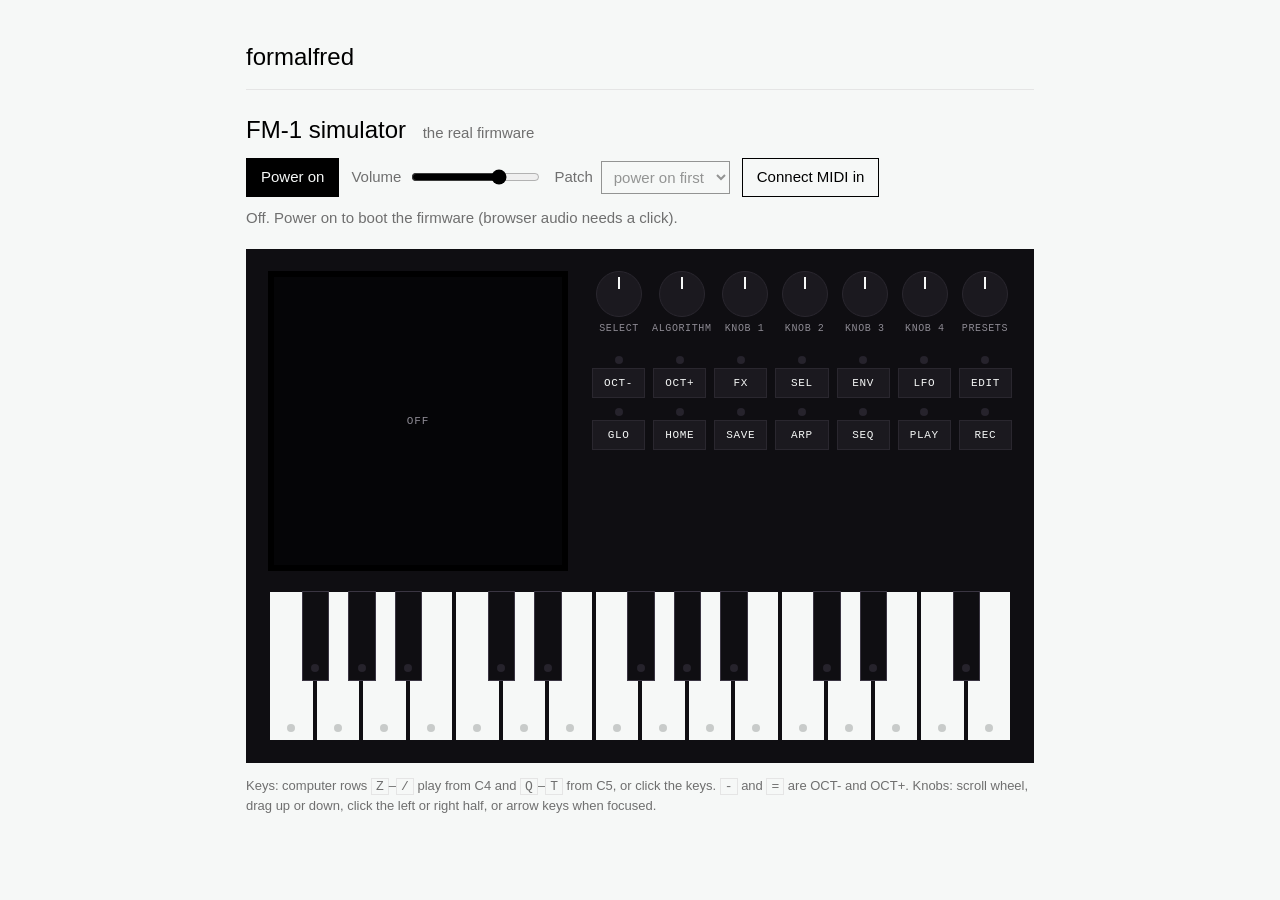
==== web/index.html @ 75a4dfff "Site redesigned as a catalogue page: paper canvas, hairline rules, square corners, one typeface at t" ====
<!doctype html>
<html lang="en">
<head>
<meta charset="utf-8">
<meta name="viewport" content="width=device-width, initial-scale=1">
<title>FORMALFRED: FM-1 simulator</title>
<link rel="stylesheet" href="sim.css">
</head>
<body>
<main>
  <a class="home" href="https://mpancia.github.io/fmfm/">formalfred</a>
  <header class="bar">
    <h1>FM-1 simulator <small>the real firmware</small></h1>
    <div class="bar-controls">
      <button id="power" class="primary" type="button">Power on</button>
      <label class="vol">Volume <input id="vol" type="range" min="0" max="100" value="70"></label>
      <label class="vol">Patch <select id="patch" disabled aria-label="Patch to load"><option>power on first</option></select></label>
      <button id="midi" type="button">Connect MIDI in</button>
    </div>
    <p id="status" role="status" aria-live="polite">Off. Power on to boot the firmware (browser audio needs a click).</p>
  </header>

  <section class="device" aria-label="FM-1">
    <div class="top">
      <div class="screen-wrap">
        <canvas id="screen" width="240" height="240" aria-label="FM-1 screen"></canvas>
        <div id="off" class="screen-off">Off</div>
      </div>
      <div class="controls">
        <div id="encoders" class="encoders"></div>
        <div id="buttons" class="buttons"></div>
      </div>
    </div>
    <div id="keys" class="keys" aria-label="Keys F3 to G5"></div>
  </section>

  <p class="help">
    Keys: computer rows <kbd>Z</kbd>–<kbd>/</kbd> play from C4 and <kbd>Q</kbd>–<kbd>T</kbd> from C5, or click the keys.
    <kbd>-</kbd> and <kbd>=</kbd> are OCT- and OCT+. Knobs: scroll wheel, drag up or down, click the left or right half, or arrow keys when focused.
  </p>
</main>
<script src="sim.js"></script>
</body>
</html>
---- web/sim.css ----
:root {                                   /* the site's look (site/style.css): a paper page, the device the one dark object */
  --page: #f6f8f7; --ink: #000; --muted: #6f6f6f; --hairline: #e5e5e5; --note: #ff8fb1;
  --plate: #0f0e12; --plate-edge: #2a272f; --plate-ink: #f6f8f7; --plate-muted: #8d8a93;
  --led: #ff8fb1; --led-ink: #0f0e12; --key-white: #f6f8f7; --key-black: #0f0e12; --focus: #000;
  --button: #1b191f; --button-hover: #262330; --button-down: #3a3542;
  --sans: "Helvetica Neue", Helvetica, Inter, Arial, system-ui, sans-serif;
  --mono: ui-monospace, "SF Mono", Menlo, Consolas, "Liberation Mono", monospace;
}
* { box-sizing: border-box; }
body { margin: 0; background: var(--page); color: var(--ink); font: 300 15px/1.5 var(--sans); }
a { color: inherit; text-decoration-thickness: 1px; text-underline-offset: 3px; }
a:hover { text-decoration-color: var(--note); }
.home { text-decoration: none; font-size: 24px; display: block; height: 66px; line-height: 66px; border-bottom: 1px solid var(--hairline); margin-bottom: 22px; }
h1 small { color: var(--muted); font-weight: 300; margin-left: 10px; font-size: 15px; }
main { max-width: 820px; margin: 0 auto; padding: 24px 16px 40px; }
h1 { margin: 0; font-size: 24px; font-weight: 300; }
.bar { display: grid; gap: 10px 16px; margin-bottom: 20px; }
.bar h1 { align-self: center; }
.bar-controls { display: flex; gap: 12px; align-items: center; flex-wrap: wrap; }
#status { margin: 0; color: var(--muted); min-height: 1.45em; }
button { font: inherit; color: var(--ink); background: transparent; border: 1px solid var(--ink); border-radius: 0; padding: 7px 14px; cursor: pointer; }
button:hover { border-color: var(--note); }
button.primary { background: var(--ink); color: var(--page); }
button.primary:hover { border-color: var(--ink); background: #222; }
button:disabled { opacity: .5; cursor: default; }
.vol { display: flex; gap: 8px; align-items: center; color: var(--muted); }
.vol input { accent-color: var(--ink); }
select { font: inherit; color: var(--ink); background: transparent; border: 1px solid var(--ink); border-radius: 0; padding: 6px 8px; max-width: 240px; }
select:disabled { opacity: .4; }
:focus-visible { outline: 2px solid var(--focus); outline-offset: 2px; }
::selection { background: var(--led); color: var(--led-ink); }
kbd { font: 13px var(--mono); border: 1px solid var(--hairline); padding: 0 4px; }
.help { color: var(--muted); font-size: 13px; }

.device { background: var(--plate); color: var(--plate-ink); border: 0; border-radius: 0; padding: 22px; user-select: none; -webkit-user-select: none; touch-action: none; }
.top { display: grid; grid-template-columns: auto 1fr; gap: 24px; align-items: start; margin-bottom: 20px; }
.screen-wrap { position: relative; width: 288px; height: 288px; background: #000; border: 6px solid #000; border-radius: 0; box-sizing: content-box; }
#screen { width: 288px; height: 288px; image-rendering: pixelated; display: block; }
.screen-off { position: absolute; inset: 0; display: grid; place-items: center; color: var(--plate-muted); background: #050507; font: 11px var(--mono); text-transform: uppercase; letter-spacing: .08em; }
.screen-off[hidden] { display: none; }
.controls { display: grid; gap: 22px; }
.encoders { display: grid; grid-template-columns: repeat(7, 1fr); gap: 12px 6px; }
.enc { display: grid; justify-items: center; gap: 6px; font: 10px var(--mono); text-align: center; color: var(--plate-muted); text-transform: uppercase; letter-spacing: .06em; }
.knob { width: 46px; height: 46px; border-radius: 50%; background: var(--button); border: 1px solid var(--plate-edge); position: relative; cursor: ns-resize; }
.knob::after { content: ""; position: absolute; left: 50%; top: 5px; width: 2px; height: 12px; margin-left: -1px; background: var(--plate-ink); transform-origin: 50% 17px; transform: rotate(var(--rot, 0deg)); }
.buttons { display: grid; grid-template-columns: repeat(7, 1fr); gap: 10px 8px; }
.btn { display: grid; justify-items: center; gap: 4px; }
.btn button { width: 100%; padding: 8px 0; font: 11px var(--mono); letter-spacing: .06em; color: var(--plate-ink); background: var(--button); border-color: var(--plate-edge); }
.btn button:hover { background: var(--button-hover); border-color: var(--plate-edge); }
.btn button.down { background: var(--button-down); }
.led { width: 8px; height: 8px; border-radius: 50%; background: #26232c; }
.led.lit { background: var(--led); box-shadow: 0 0 6px var(--led); }

.keys { position: relative; height: 150px; display: flex; }
.key { cursor: pointer; }
.key.white { flex: 1 1 0; background: var(--key-white); border: 1px solid #0f0e12; border-radius: 0; margin: 0 1px; display: flex; align-items: flex-end; justify-content: center; padding-bottom: 8px; }
.key.black { position: absolute; top: 0; height: 90px; width: calc(100% / 16 * .6); background: var(--key-black); border: 1px solid #3a3542; border-radius: 0; z-index: 1; display: flex; align-items: flex-end; justify-content: center; padding-bottom: 8px; }
.key.white.down { background: #dcdedd; }
.key.black.down { background: #3a3542; }
.key .led { background: #c8cbca; }
.key.black .led { background: #26232c; }
.key .led.lit { background: var(--led); }

@media (max-width: 720px) {
  .top { grid-template-columns: 1fr; justify-items: center; }
  .controls { width: 100%; }
  .screen-wrap, #screen { width: 240px; height: 240px; }
  .buttons { grid-template-columns: repeat(4, 1fr); }
  .encoders { grid-template-columns: repeat(4, 1fr); }
  .keys { height: 120px; }
  .key.black { height: 72px; }
}
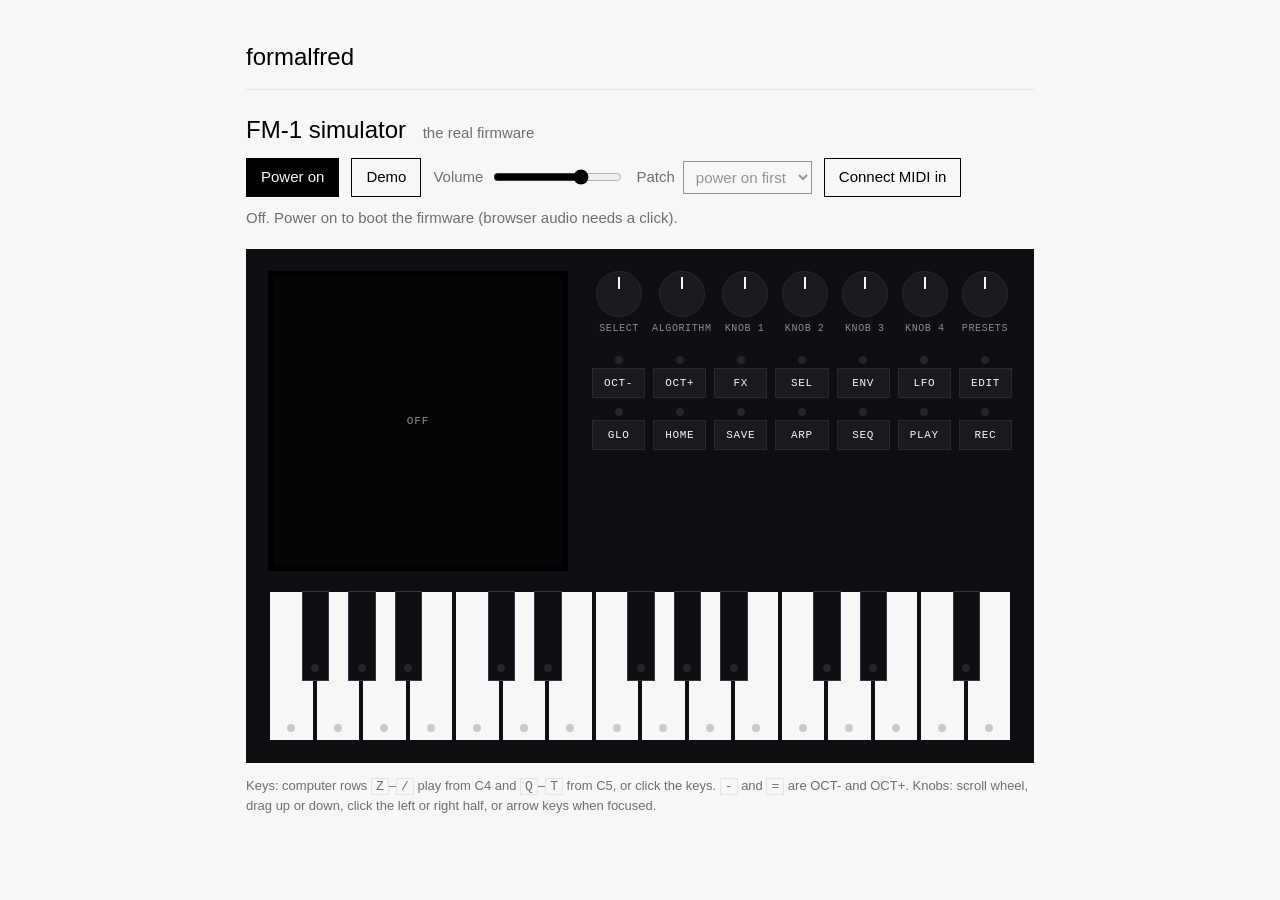
==== commit 2c930909: "Simulator: a Demo button starts AUTO (powering on first if needed) and stops it; the page shows whet" ====
--- a/web/index.html
+++ b/web/index.html
@@ -4,6 +4,7 @@
 <meta charset="utf-8">
 <meta name="viewport" content="width=device-width, initial-scale=1">
 <title>FORMALFRED: FM-1 simulator</title>
+<link rel="icon" href="alfred.svg">
 <link rel="stylesheet" href="sim.css">
 </head>
 <body>
@@ -13,6 +14,7 @@
     <h1>FM-1 simulator <small>the real firmware</small></h1>
     <div class="bar-controls">
       <button id="power" class="primary" type="button">Power on</button>
+      <button id="demo" type="button" title="The demo songs play themselves, a variation every 8 bars (GLO &gt; BANKS &gt; AUTO)">Demo</button>
       <label class="vol">Volume <input id="vol" type="range" min="0" max="100" value="70"></label>
       <label class="vol">Patch <select id="patch" disabled aria-label="Patch to load"><option>power on first</option></select></label>
       <button id="midi" type="button">Connect MIDI in</button>
--- a/web/sim.css
+++ b/web/sim.css
@@ -22,6 +22,7 @@
 button:hover { border-color: var(--note); }
 button.primary { background: var(--ink); color: var(--page); }
 button.primary:hover { border-color: var(--ink); background: #222; }
+button.on { border-color: var(--note); box-shadow: inset 0 -2px 0 var(--note); }
 button:disabled { opacity: .5; cursor: default; }
 .vol { display: flex; gap: 8px; align-items: center; color: var(--muted); }
 .vol input { accent-color: var(--ink); }
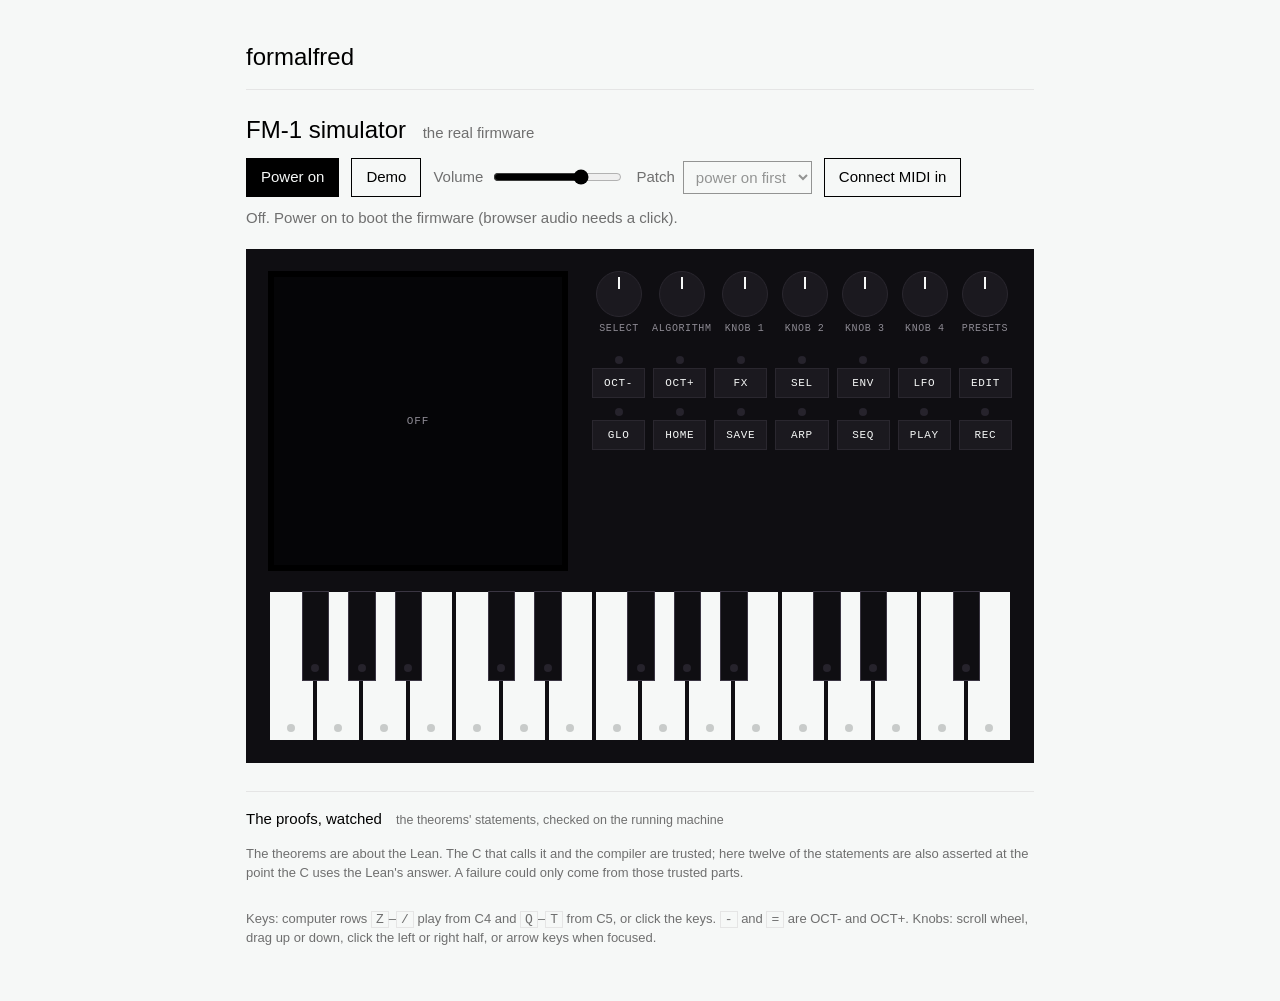
==== commit 3e527e37: "Two checks reaching into the trusted list. The compiler, checked (make test-exports): every scalar L" ====
--- a/web/index.html
+++ b/web/index.html
@@ -36,6 +36,12 @@
     <div id="keys" class="keys" aria-label="Keys F3 to G5"></div>
   </section>
 
+  <section class="watch" aria-label="The proofs, watched">
+    <h2>The proofs, watched <small>the theorems' statements, checked on the running machine</small></h2>
+    <p class="help">The theorems are about the Lean. The C that calls it and the compiler are trusted; here twelve of the statements are also
+      asserted at the point the C uses the Lean's answer. A failure could only come from those trusted parts.</p>
+    <table id="watch"><tbody></tbody></table>
+  </section>
   <p class="help">
     Keys: computer rows <kbd>Z</kbd>–<kbd>/</kbd> play from C4 and <kbd>Q</kbd>–<kbd>T</kbd> from C5, or click the keys.
     <kbd>-</kbd> and <kbd>=</kbd> are OCT- and OCT+. Knobs: scroll wheel, drag up or down, click the left or right half, or arrow keys when focused.
--- a/web/sim.css
+++ b/web/sim.css
@@ -71,3 +71,12 @@
   .keys { height: 120px; }
   .key.black { height: 72px; }
 }
+
+.watch { margin-top: 28px; border-top: 1px solid var(--hairline); padding-top: 16px; }
+.watch h2 { margin: 0 0 6px; font-size: 15px; font-weight: 300; }
+.watch h2 small { color: var(--muted); margin-left: 10px; }
+#watch { border-collapse: collapse; font: 13px/1.6 var(--mono); width: 100%; }
+#watch td { padding: 1px 0; border-bottom: 1px solid var(--hairline); white-space: nowrap; }
+#watch td:nth-child(2), #watch td:nth-child(3) { text-align: right; padding-left: 16px; }
+#watch td.fail { color: #c0392b; }
+#watch td.ok { color: var(--muted); }
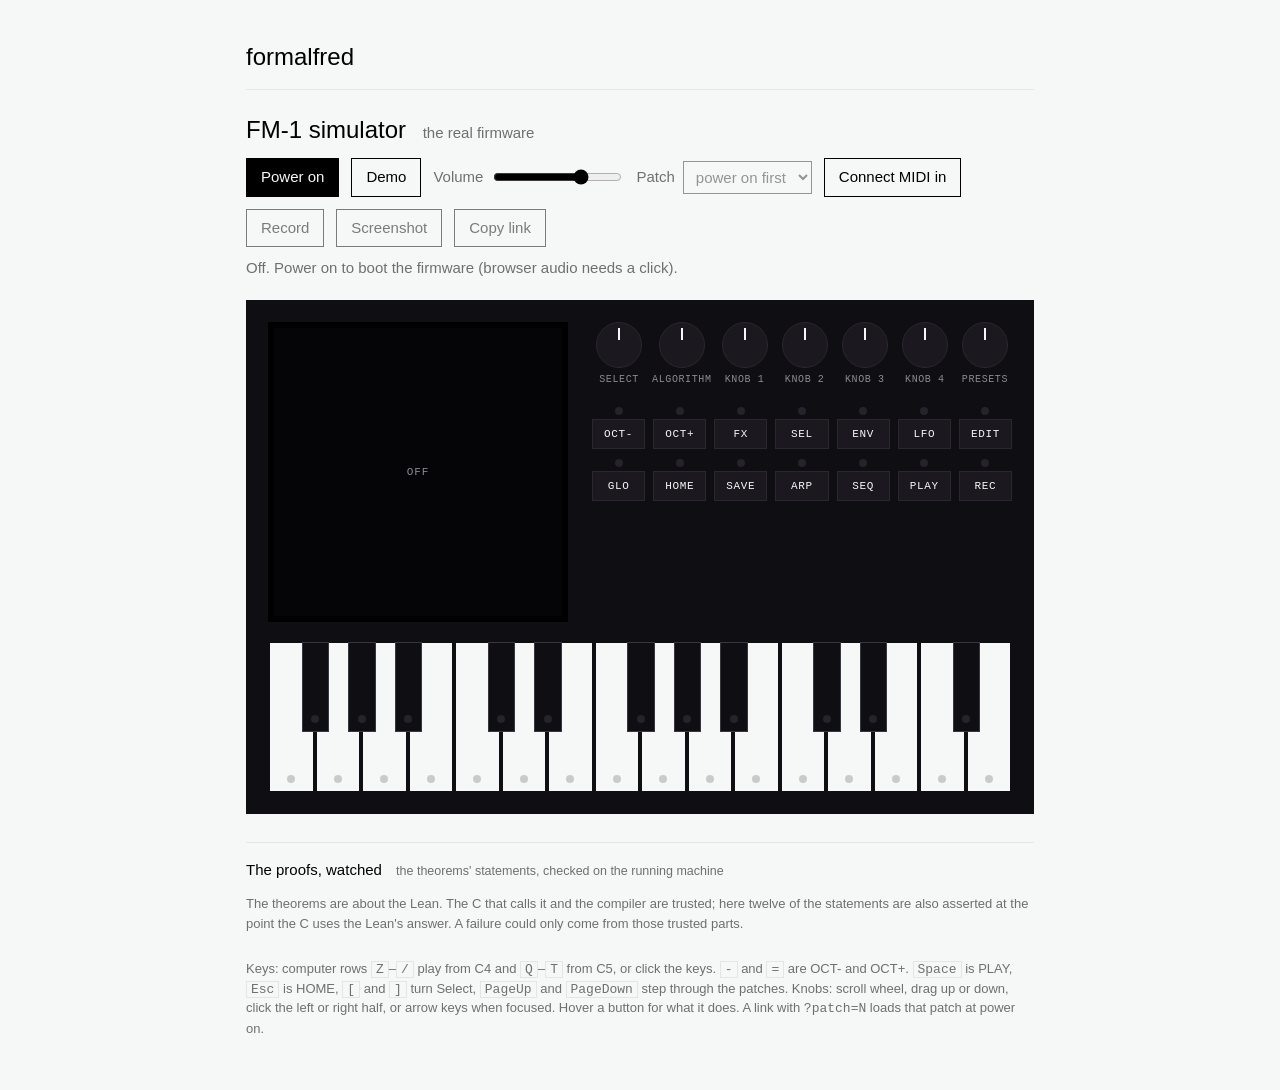
==== commit 43fdf1e6: "Simulator: Record (what you hear, WebM/Opus), Screenshot (the 240x240 screen as PNG), Copy link (?pa" ====
--- a/web/index.html
+++ b/web/index.html
@@ -18,6 +18,9 @@
       <label class="vol">Volume <input id="vol" type="range" min="0" max="100" value="70"></label>
       <label class="vol">Patch <select id="patch" disabled aria-label="Patch to load"><option>power on first</option></select></label>
       <button id="midi" type="button">Connect MIDI in</button>
+      <button id="record" type="button" disabled title="Record what you hear to a file (WebM/Opus)">Record</button>
+      <button id="shot" type="button" disabled title="Save the screen as a 240x240 PNG">Screenshot</button>
+      <button id="share" type="button" disabled title="Copy a link to this patch">Copy link</button>
     </div>
     <p id="status" role="status" aria-live="polite">Off. Power on to boot the firmware (browser audio needs a click).</p>
   </header>
@@ -44,7 +47,9 @@
   </section>
   <p class="help">
     Keys: computer rows <kbd>Z</kbd>–<kbd>/</kbd> play from C4 and <kbd>Q</kbd>–<kbd>T</kbd> from C5, or click the keys.
-    <kbd>-</kbd> and <kbd>=</kbd> are OCT- and OCT+. Knobs: scroll wheel, drag up or down, click the left or right half, or arrow keys when focused.
+    <kbd>-</kbd> and <kbd>=</kbd> are OCT- and OCT+. <kbd>Space</kbd> is PLAY, <kbd>Esc</kbd> is HOME, <kbd>[</kbd> and <kbd>]</kbd> turn Select,
+    <kbd>PageUp</kbd> and <kbd>PageDown</kbd> step through the patches. Knobs: scroll wheel, drag up or down, click the left or right half,
+    or arrow keys when focused. Hover a button for what it does. A link with <code>?patch=N</code> loads that patch at power on.
   </p>
 </main>
 <script src="sim.js"></script>
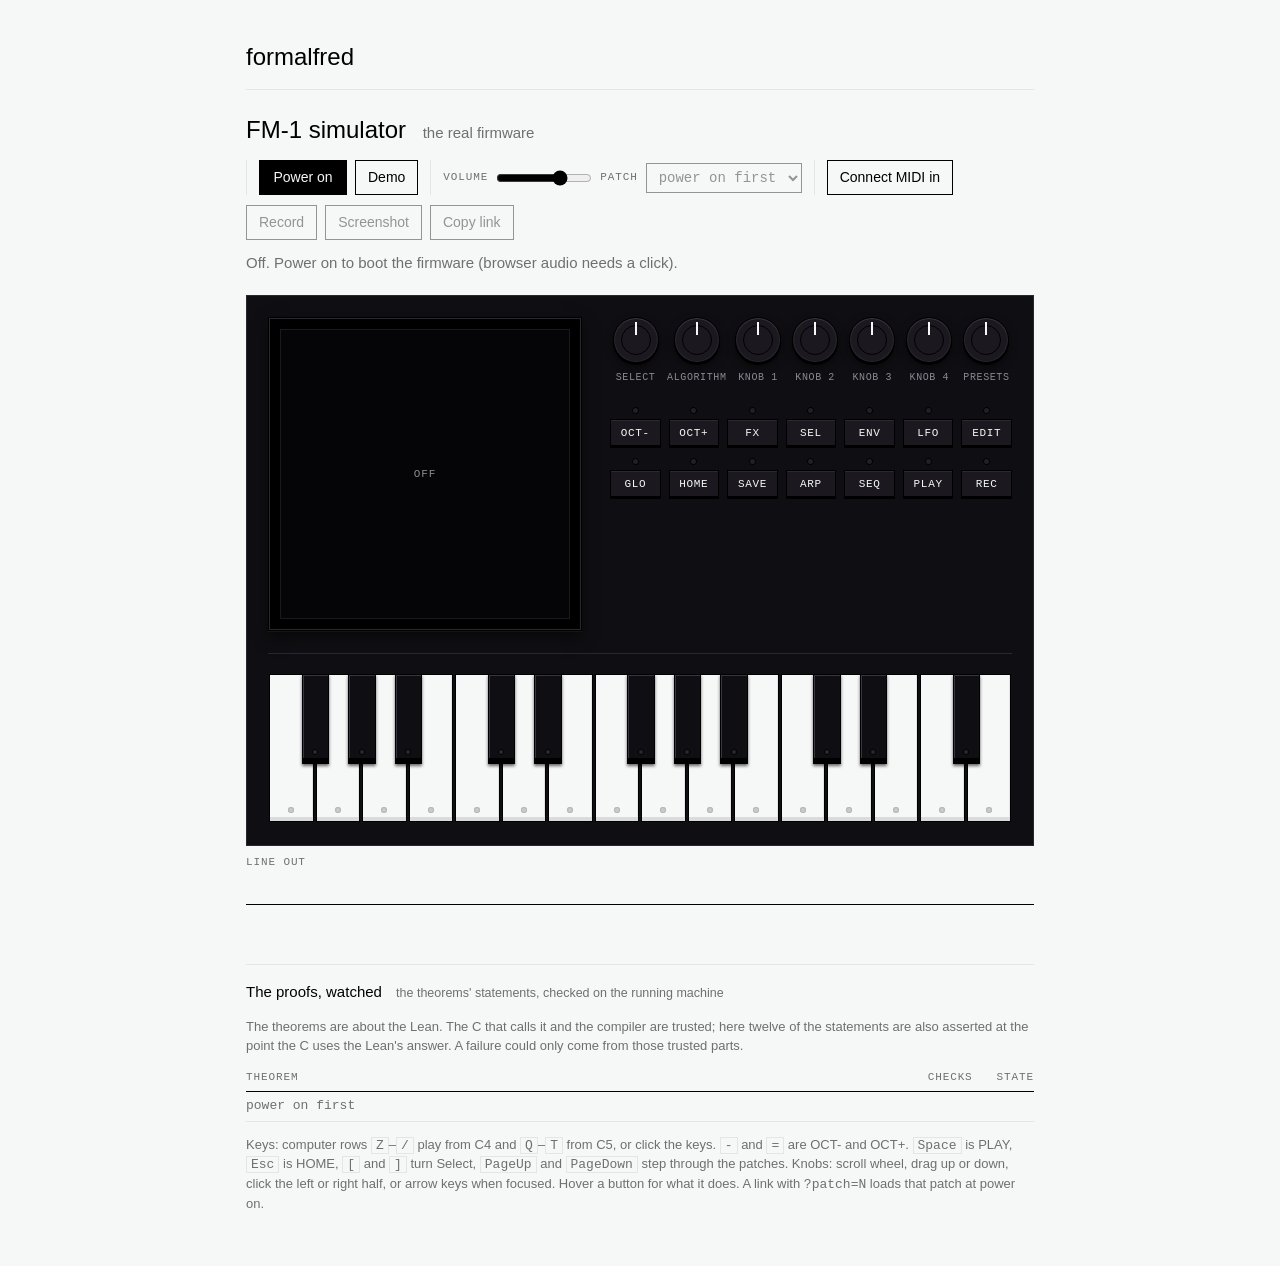
==== commit c2c1f30c: "Look: the landing page (vitrine with the screen at 2x and Alfred on the plate, a Hear it list with a" ====
--- a/web/index.html
+++ b/web/index.html
@@ -13,14 +13,24 @@
   <header class="bar">
     <h1>FM-1 simulator <small>the real firmware</small></h1>
     <div class="bar-controls">
-      <button id="power" class="primary" type="button">Power on</button>
-      <button id="demo" type="button" title="The demo songs play themselves, a variation every 8 bars (GLO &gt; BANKS &gt; AUTO)">Demo</button>
-      <label class="vol">Volume <input id="vol" type="range" min="0" max="100" value="70"></label>
-      <label class="vol">Patch <select id="patch" disabled aria-label="Patch to load"><option>power on first</option></select></label>
-      <button id="midi" type="button">Connect MIDI in</button>
-      <button id="record" type="button" disabled title="Record what you hear to a file (WebM/Opus)">Record</button>
-      <button id="shot" type="button" disabled title="Save the screen as a 240x240 PNG">Screenshot</button>
-      <button id="share" type="button" disabled title="Copy a link to this patch">Copy link</button>
+      <div class="group">
+        <button id="power" class="primary" type="button">Power on</button>
+        <button id="demo" type="button"
+          title="The demo songs play themselves, a variation every 8 bars (GLO &gt; BANKS &gt; AUTO)">Demo</button>
+      </div>
+      <div class="group">
+        <label class="vol">Volume <input id="vol" type="range" min="0" max="100" value="70"></label>
+        <label class="vol">Patch
+          <select id="patch" disabled aria-label="Patch to load"><option>power on first</option></select></label>
+      </div>
+      <div class="group">
+        <button id="midi" type="button">Connect MIDI in</button>
+      </div>
+      <div class="group">
+        <button id="record" type="button" disabled title="Record what you hear to a file (WebM/Opus)">Record</button>
+        <button id="shot" type="button" disabled title="Save the screen as a 240x240 PNG">Screenshot</button>
+        <button id="share" type="button" disabled title="Copy a link to this patch">Copy link</button>
+      </div>
     </div>
     <p id="status" role="status" aria-live="polite">Off. Power on to boot the firmware (browser audio needs a click).</p>
   </header>
@@ -36,14 +46,23 @@
         <div id="buttons" class="buttons"></div>
       </div>
     </div>
-    <div id="keys" class="keys" aria-label="Keys F3 to G5"></div>
+    <div class="keybed">
+      <div id="keys" class="keys" aria-label="Keys F3 to G5"></div>
+    </div>
   </section>
+  <figure id="scope-wrap" class="scope">
+    <figcaption>line out</figcaption>
+    <canvas id="scope" role="img" aria-label="Line out, the waveform as it plays"></canvas>
+  </figure>
 
   <section class="watch" aria-label="The proofs, watched">
     <h2>The proofs, watched <small>the theorems' statements, checked on the running machine</small></h2>
     <p class="help">The theorems are about the Lean. The C that calls it and the compiler are trusted; here twelve of the statements are also
       asserted at the point the C uses the Lean's answer. A failure could only come from those trusted parts.</p>
-    <table id="watch"><tbody></tbody></table>
+    <table id="watch">
+      <thead><tr><th>theorem</th><th>checks</th><th>state</th></tr></thead>
+      <tbody><tr><td class="empty" colspan="3">power on first</td></tr></tbody>
+    </table>
   </section>
   <p class="help">
     Keys: computer rows <kbd>Z</kbd>–<kbd>/</kbd> play from C4 and <kbd>Q</kbd>–<kbd>T</kbd> from C5, or click the keys.
--- a/web/sim.css
+++ b/web/sim.css
@@ -1,4 +1,6 @@
-:root {                                   /* the site's look (site/style.css): a paper page, the device the one dark object */
+/* The site's look (site/style.css): a paper page, hairline rules, square corners, one sans at one weight and a
+ * monospace for labels and the ledger. The device is the one dark object on the page. */
+:root {
   --page: #f6f8f7; --ink: #000; --muted: #6f6f6f; --hairline: #e5e5e5; --note: #ff8fb1;
   --plate: #0f0e12; --plate-edge: #2a272f; --plate-ink: #f6f8f7; --plate-muted: #8d8a93;
   --led: #ff8fb1; --led-ink: #0f0e12; --key-white: #f6f8f7; --key-black: #0f0e12; --focus: #000;
@@ -10,73 +12,174 @@
 body { margin: 0; background: var(--page); color: var(--ink); font: 300 15px/1.5 var(--sans); }
 a { color: inherit; text-decoration-thickness: 1px; text-underline-offset: 3px; }
 a:hover { text-decoration-color: var(--note); }
-.home { text-decoration: none; font-size: 24px; display: block; height: 66px; line-height: 66px; border-bottom: 1px solid var(--hairline); margin-bottom: 22px; }
-h1 small { color: var(--muted); font-weight: 300; margin-left: 10px; font-size: 15px; }
+.home {
+  text-decoration: none; font-size: 24px; display: block; height: 66px; line-height: 66px;
+  border-bottom: 1px solid var(--hairline); margin-bottom: 22px;
+}
 main { max-width: 820px; margin: 0 auto; padding: 24px 16px 40px; }
 h1 { margin: 0; font-size: 24px; font-weight: 300; }
-.bar { display: grid; gap: 10px 16px; margin-bottom: 20px; }
-.bar h1 { align-self: center; }
-.bar-controls { display: flex; gap: 12px; align-items: center; flex-wrap: wrap; }
-#status { margin: 0; color: var(--muted); min-height: 1.45em; }
-button { font: inherit; color: var(--ink); background: transparent; border: 1px solid var(--ink); border-radius: 0; padding: 7px 14px; cursor: pointer; }
-button:hover { border-color: var(--note); }
-button.primary { background: var(--ink); color: var(--page); }
-button.primary:hover { border-color: var(--ink); background: #222; }
-button.on { border-color: var(--note); box-shadow: inset 0 -2px 0 var(--note); }
-button:disabled { opacity: .5; cursor: default; }
-.vol { display: flex; gap: 8px; align-items: center; color: var(--muted); }
-.vol input { accent-color: var(--ink); }
-select { font: inherit; color: var(--ink); background: transparent; border: 1px solid var(--ink); border-radius: 0; padding: 6px 8px; max-width: 240px; }
-select:disabled { opacity: .4; }
+h1 small { color: var(--muted); font-weight: 300; margin-left: 10px; font-size: 15px; }
+.vol, #watch th, .scope figcaption, .enc span {
+  font: 11px/1.5 var(--mono); text-transform: uppercase; letter-spacing: .08em; color: var(--muted);
+}
 :focus-visible { outline: 2px solid var(--focus); outline-offset: 2px; }
 ::selection { background: var(--led); color: var(--led-ink); }
 kbd { font: 13px var(--mono); border: 1px solid var(--hairline); padding: 0 4px; }
 .help { color: var(--muted); font-size: 13px; }
 
-.device { background: var(--plate); color: var(--plate-ink); border: 0; border-radius: 0; padding: 22px; user-select: none; -webkit-user-select: none; touch-action: none; }
-.top { display: grid; grid-template-columns: auto 1fr; gap: 24px; align-items: start; margin-bottom: 20px; }
-.screen-wrap { position: relative; width: 288px; height: 288px; background: #000; border: 6px solid #000; border-radius: 0; box-sizing: content-box; }
-#screen { width: 288px; height: 288px; image-rendering: pixelated; display: block; }
-.screen-off { position: absolute; inset: 0; display: grid; place-items: center; color: var(--plate-muted); background: #050507; font: 11px var(--mono); text-transform: uppercase; letter-spacing: .08em; }
+/* the bar: four groups of controls divided by hairlines: run it | what it plays | MIDI | what you keep */
+.bar { display: grid; gap: 12px 16px; margin-bottom: 20px; }
+.bar h1 { align-self: center; }
+.bar-controls { display: flex; flex-wrap: wrap; row-gap: 10px; align-items: stretch; }
+.group { display: flex; gap: 8px; align-items: center; padding: 0 12px; border-left: 1px solid var(--hairline); }
+.group:last-child { flex-basis: 100%; padding: 0; border-left: 0; }          /* what you keep: its own row */
+#status { margin: 0; color: var(--muted); min-height: 1.45em; }
+button {
+  font: inherit; font-size: 14px; color: var(--ink); background: transparent; border: 1px solid var(--ink);
+  border-radius: 0; padding: 6px 12px; cursor: pointer;
+}
+button:hover { border-color: var(--note); }
+button.primary { background: var(--ink); color: var(--page); min-width: 88px; }
+button.primary:hover { border-color: var(--ink); background: #222; }
+button.on { border-color: var(--note); box-shadow: inset 0 -2px 0 var(--note); }
+button:disabled { opacity: .4; cursor: default; }
+button:disabled:hover { border-color: var(--ink); }
+.vol { display: flex; gap: 8px; align-items: center; }
+.vol input[type=range] { accent-color: var(--ink); width: 96px; margin: 0; }
+select {
+  font: inherit; font-size: 14px; color: var(--ink); background: transparent; border: 1px solid var(--ink);
+  border-radius: 0; padding: 5px 8px; max-width: 176px;
+}
+select:disabled { opacity: .4; }
+
+/* the device: one dark plate; the controls are flat fills with a lip of shadow where a cap meets the panel */
+.device {
+  background: var(--plate); color: var(--plate-ink); padding: 22px; user-select: none; -webkit-user-select: none;
+  touch-action: none; box-shadow: inset 0 0 0 1px var(--plate-edge), inset 0 1px 0 #3a3542;
+}
+.device :focus-visible { outline-color: var(--plate-ink); }
+.top { display: grid; grid-template-columns: auto 1fr; gap: 28px; align-items: start; }
+.screen-wrap {
+  position: relative; padding: 12px; background: #000; border: 1px solid #000;
+  box-shadow: inset 0 0 0 1px var(--plate-edge), 0 1px 0 rgba(255, 255, 255, .05), 0 6px 14px rgba(0, 0, 0, .55);
+}
+#screen {
+  width: 288px; height: 288px; image-rendering: pixelated; display: block; background: #000;
+  box-shadow: 0 0 0 1px #1a1820;
+}
+.screen-off {
+  position: absolute; inset: 12px; display: grid; place-items: center; color: var(--plate-muted);
+  background: #050507; font: 11px var(--mono); text-transform: uppercase; letter-spacing: .08em;
+  box-shadow: 0 0 0 1px #1a1820;
+}
 .screen-off[hidden] { display: none; }
 .controls { display: grid; gap: 22px; }
 .encoders { display: grid; grid-template-columns: repeat(7, 1fr); gap: 12px 6px; }
-.enc { display: grid; justify-items: center; gap: 6px; font: 10px var(--mono); text-align: center; color: var(--plate-muted); text-transform: uppercase; letter-spacing: .06em; }
-.knob { width: 46px; height: 46px; border-radius: 50%; background: var(--button); border: 1px solid var(--plate-edge); position: relative; cursor: ns-resize; }
-.knob::after { content: ""; position: absolute; left: 50%; top: 5px; width: 2px; height: 12px; margin-left: -1px; background: var(--plate-ink); transform-origin: 50% 17px; transform: rotate(var(--rot, 0deg)); }
+.enc { display: grid; justify-items: center; gap: 7px; text-align: center; }
+.enc span { color: var(--plate-muted); font-size: 10px; letter-spacing: .06em; }
+.knob {
+  width: 46px; height: 46px; border-radius: 50%; background: var(--button); border: 1px solid #000;
+  position: relative; cursor: ns-resize;
+  box-shadow: inset 0 1px 0 rgba(255, 255, 255, .08), inset 0 0 0 1px var(--plate-edge), 0 2px 0 #000,
+    0 4px 8px rgba(0, 0, 0, .5);
+}
+.knob::before { content: ""; position: absolute; inset: 7px; border-radius: 50%; border: 1px solid #000; }
+.knob::after {                                           /* the pointer; --rot is set by sim.js per detent */
+  content: ""; position: absolute; left: 50%; top: 4px; width: 2px; height: 13px; margin-left: -1px;
+  background: var(--plate-ink); transform-origin: 50% 18px; transform: rotate(var(--rot, 0deg));
+  transition: transform 70ms ease-out;
+}
+.knob:hover { background: var(--button-hover); }
+.knob:active {
+  box-shadow: inset 0 1px 0 rgba(255, 255, 255, .08), inset 0 0 0 1px var(--plate-edge), 0 1px 0 #000,
+    0 2px 4px rgba(0, 0, 0, .5);
+}
 .buttons { display: grid; grid-template-columns: repeat(7, 1fr); gap: 10px 8px; }
-.btn { display: grid; justify-items: center; gap: 4px; }
-.btn button { width: 100%; padding: 8px 0; font: 11px var(--mono); letter-spacing: .06em; color: var(--plate-ink); background: var(--button); border-color: var(--plate-edge); }
-.btn button:hover { background: var(--button-hover); border-color: var(--plate-edge); }
-.btn button.down { background: var(--button-down); }
-.led { width: 8px; height: 8px; border-radius: 50%; background: #26232c; }
-.led.lit { background: var(--led); box-shadow: 0 0 6px var(--led); }
+.btn { display: grid; justify-items: center; gap: 5px; }
+.btn button {
+  width: 100%; padding: 7px 0 8px; font: 11px var(--mono); letter-spacing: .06em; color: var(--plate-ink);
+  background: var(--button); border-color: #000;
+  box-shadow: inset 0 1px 0 rgba(255, 255, 255, .07), inset 0 -2px 0 #000;
+}
+.btn button:hover { background: var(--button-hover); border-color: #000; }
+.btn button.down { background: var(--button-down); box-shadow: inset 0 1px 3px #000; transform: translateY(1px); }
+.led {
+  width: 7px; height: 7px; border-radius: 50%; background: #221f27; box-shadow: inset 0 0 0 1px #000;
+  transition: background 60ms, box-shadow 60ms;
+}
+.led.lit { background: var(--led); box-shadow: 0 0 4px var(--led), 0 0 10px rgba(255, 143, 177, .45); }
 
-.keys { position: relative; height: 150px; display: flex; }
-.key { cursor: pointer; }
-.key.white { flex: 1 1 0; background: var(--key-white); border: 1px solid #0f0e12; border-radius: 0; margin: 0 1px; display: flex; align-items: flex-end; justify-content: center; padding-bottom: 8px; }
-.key.black { position: absolute; top: 0; height: 90px; width: calc(100% / 16 * .6); background: var(--key-black); border: 1px solid #3a3542; border-radius: 0; z-index: 1; display: flex; align-items: flex-end; justify-content: center; padding-bottom: 8px; }
-.key.white.down { background: #dcdedd; }
-.key.black.down { background: #3a3542; }
-.key .led { background: #c8cbca; }
-.key.black .led { background: #26232c; }
-.key .led.lit { background: var(--led); }
+/* the keybed: a rule above; on a narrow screen it scrolls sideways rather than shrinking the keys */
+.keybed {
+  margin-top: 22px; padding-top: 20px; border-top: 1px solid var(--plate-edge); overflow-x: auto;
+  overscroll-behavior-x: contain; touch-action: pan-x;
+}
+.keys { position: relative; height: 150px; display: flex; padding: 0 0 2px; min-width: 560px; }
+.key { cursor: pointer; display: flex; align-items: flex-end; justify-content: center; padding-bottom: 8px; }
+.key.white {
+  flex: 1 1 0; background: var(--key-white); border: 1px solid #000; margin: 0 1px;
+  box-shadow: inset 0 -4px 0 #d9dcdb, inset -1px 0 0 #e5e5e5;
+}
+.key.black {
+  position: absolute; top: 0; height: 90px; width: calc(100% / 16 * .6); background: var(--key-black);
+  border: 1px solid #000; z-index: 1;
+  box-shadow: inset 0 -5px 0 #000, inset 1px 1px 0 #3a3542, 0 2px 3px rgba(0, 0, 0, .6);
+}
+.key.white.down { background: #dcdedd; box-shadow: inset 0 2px 4px rgba(0, 0, 0, .25); }
+.key.black.down { background: #2a272f; box-shadow: inset 0 1px 3px #000; }
+.key .led { width: 6px; height: 6px; background: #c8cbca; box-shadow: inset 0 0 0 1px #b4b7b6; }
+.key.black .led { background: #2a272f; box-shadow: inset 0 0 0 1px #000; }
+.key .led.lit { background: var(--led); box-shadow: 0 0 4px var(--led), 0 0 10px rgba(255, 143, 177, .45); }
+
+/* the scope: what leaves the device, one ink line on the paper */
+.scope { margin: 0; }
+.scope figcaption { padding: 8px 0 2px; }
+.scope canvas { display: block; width: 100%; height: 64px; }
+.scope.live figcaption::before {
+  content: ""; display: inline-block; width: 6px; height: 6px; border-radius: 50%; background: var(--note);
+  margin-right: 8px; vertical-align: 1px;
+}
 
 @media (max-width: 720px) {
-  .top { grid-template-columns: 1fr; justify-items: center; }
+  main { padding: 16px 12px 32px; }
+  .group, .group:last-child { width: 100%; border-left: 0; border-top: 1px solid var(--hairline); padding: 10px 0 0; }
+  .group:first-child { border-top: 0; padding-top: 0; }
+  .group:nth-child(2) { display: grid; gap: 8px; }                      /* volume and patch: two labelled rows */
+  .vol { display: grid; grid-template-columns: 64px 1fr; align-items: center; min-width: 0; }
+  .vol input[type=range], .vol select { width: 100%; max-width: none; min-width: 0; }
+  #watch { font-size: 12px; }
+  #watch td:first-child { white-space: normal; overflow-wrap: anywhere; }
+  .device { padding: 16px; }
+  .top { grid-template-columns: 1fr; justify-items: center; gap: 22px; }
   .controls { width: 100%; }
-  .screen-wrap, #screen { width: 240px; height: 240px; }
-  .buttons { grid-template-columns: repeat(4, 1fr); }
-  .encoders { grid-template-columns: repeat(4, 1fr); }
-  .keys { height: 120px; }
+  #screen { width: 240px; height: 240px; }
+  .screen-wrap { padding: 10px; }
+  .screen-off { inset: 10px; }
+  .encoders { grid-template-columns: repeat(4, 1fr); gap: 14px 6px; }
+  .buttons { grid-template-columns: repeat(5, 1fr); gap: 10px 6px; }
+  .keybed { margin: 20px -16px 0; padding: 16px 16px 0; }
+  .keys { height: 120px; min-width: 520px; }
   .key.black { height: 72px; }
 }
 
+/* the ledger: the twelve watched statements; numbers right, the state in ink or in the note */
 .watch { margin-top: 28px; border-top: 1px solid var(--hairline); padding-top: 16px; }
 .watch h2 { margin: 0 0 6px; font-size: 15px; font-weight: 300; }
 .watch h2 small { color: var(--muted); margin-left: 10px; }
-#watch { border-collapse: collapse; font: 13px/1.6 var(--mono); width: 100%; }
-#watch td { padding: 1px 0; border-bottom: 1px solid var(--hairline); white-space: nowrap; }
-#watch td:nth-child(2), #watch td:nth-child(3) { text-align: right; padding-left: 16px; }
-#watch td.fail { color: #c0392b; }
-#watch td.ok { color: var(--muted); }
+#watch {
+  border-collapse: collapse; font: 13px/1.6 var(--mono); font-variant-numeric: tabular-nums; width: 100%;
+  margin-top: 12px;
+}
+#watch th { text-align: left; font-weight: 400; border-bottom: 1px solid var(--ink); padding: 0 0 6px; }
+#watch td { padding: 4px 0; border-bottom: 1px solid var(--hairline); white-space: nowrap; }
+#watch th:nth-child(2), #watch td:nth-child(2) { text-align: right; padding-left: 16px; }
+#watch th:nth-child(3), #watch td:nth-child(3) { padding-left: 24px; width: 1%; }
+#watch a { text-decoration: none; }
+#watch a:hover { text-decoration: underline; }
+#watch td.held, #watch td.fail { color: var(--ink); }
+#watch td.held::before, #watch td.fail::before {
+  content: ""; display: inline-block; width: 6px; height: 6px; background: currentColor; margin-right: 8px;
+  vertical-align: 1px;
+}
+#watch td.fail { color: var(--note); font-weight: 400; }
+#watch td.wait, #watch td.empty { color: var(--muted); }
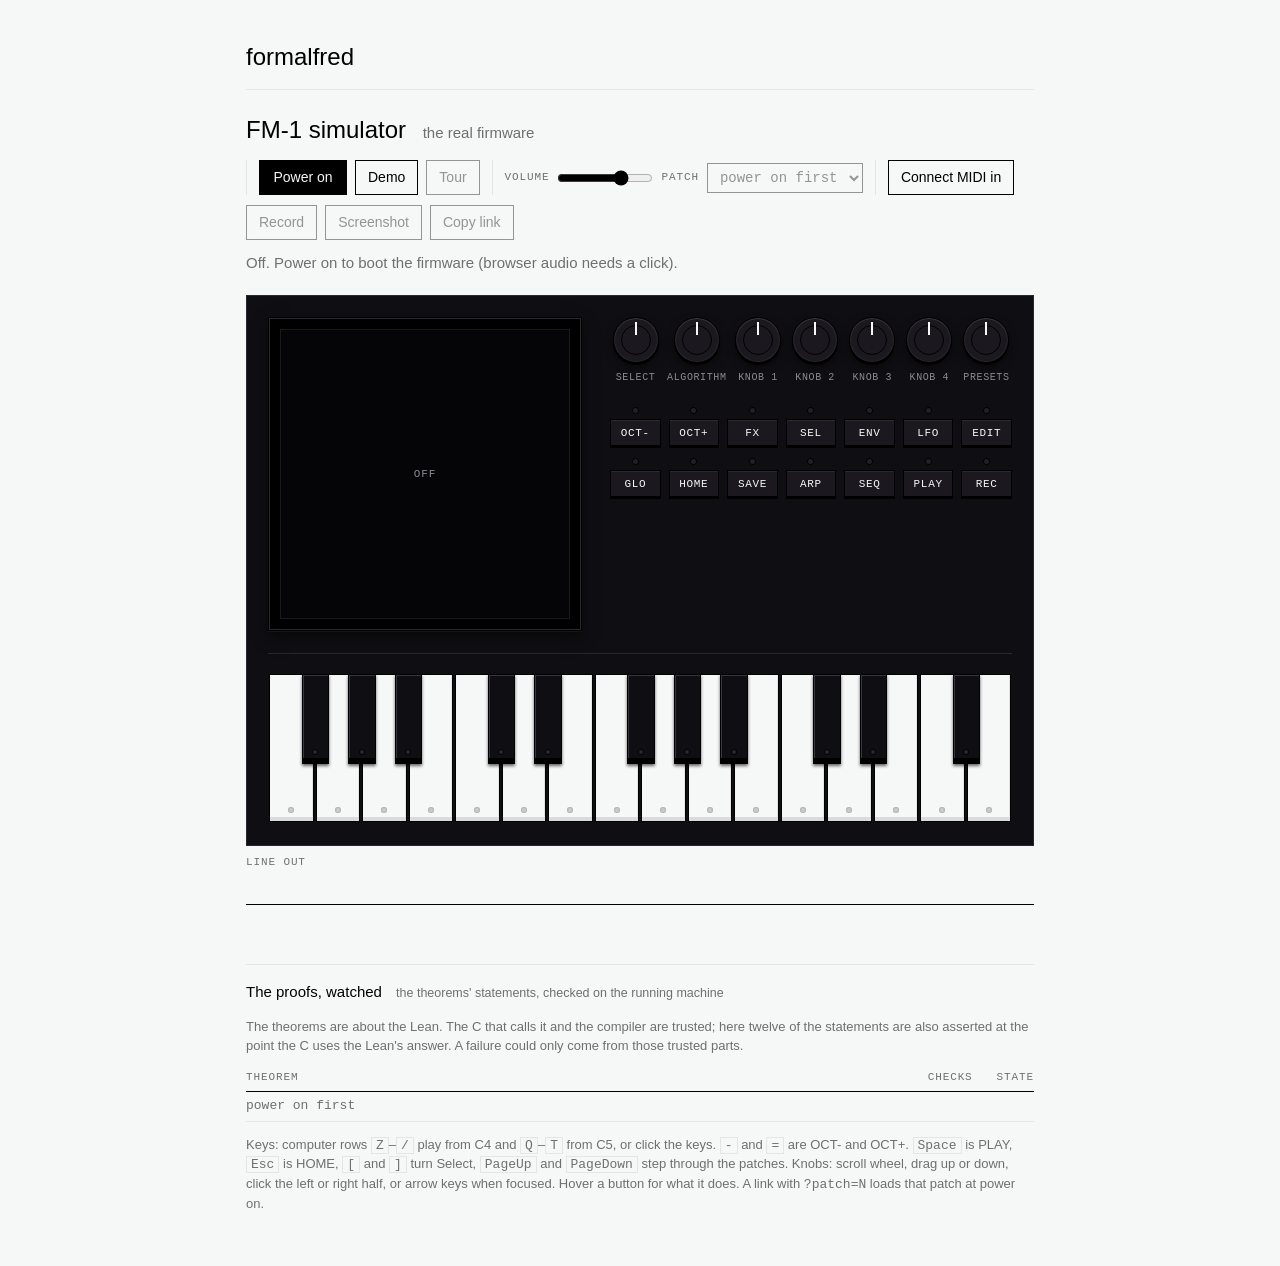
==== commit 2f6621da: "Simulator: Tour, an 80-second guided walk through the panel that presses the buttons and turns the k" ====
--- a/web/index.html
+++ b/web/index.html
@@ -17,6 +17,9 @@
         <button id="power" class="primary" type="button">Power on</button>
         <button id="demo" type="button"
           title="The demo songs play themselves, a variation every 8 bars (GLO &gt; BANKS &gt; AUTO)">Demo</button>
+        <button id="tour" type="button" disabled
+          title="A guided walk through the panel, about a minute; the page presses and turns, any key or knob stops it">
+          Tour</button>
       </div>
       <div class="group">
         <label class="vol">Volume <input id="vol" type="range" min="0" max="100" value="70"></label>
@@ -50,6 +53,7 @@
       <div id="keys" class="keys" aria-label="Keys F3 to G5"></div>
     </div>
   </section>
+  <div id="tour-strip" class="tour" hidden><span class="n"></span><span class="say"></span></div>
   <figure id="scope-wrap" class="scope">
     <figcaption>line out</figcaption>
     <canvas id="scope" role="img" aria-label="Line out, the waveform as it plays"></canvas>
--- a/web/sim.css
+++ b/web/sim.css
@@ -19,7 +19,7 @@
 main { max-width: 820px; margin: 0 auto; padding: 24px 16px 40px; }
 h1 { margin: 0; font-size: 24px; font-weight: 300; }
 h1 small { color: var(--muted); font-weight: 300; margin-left: 10px; font-size: 15px; }
-.vol, #watch th, .scope figcaption, .enc span {
+.vol, #watch th, .scope figcaption, .enc span, .tour .n {
   font: 11px/1.5 var(--mono); text-transform: uppercase; letter-spacing: .08em; color: var(--muted);
 }
 :focus-visible { outline: 2px solid var(--focus); outline-offset: 2px; }
@@ -140,6 +140,16 @@
   margin-right: 8px; vertical-align: 1px;
 }
 
+/* the tour's caption: one strip of ink under the device, the step count in the margin, the control named in the note */
+.tour {
+  display: flex; gap: 16px; align-items: baseline; padding: 10px 0 8px; border-bottom: 1px solid var(--hairline);
+}
+.tour[hidden] { display: none; }
+.tour .n { flex: none; min-width: 48px; }
+.tour .say { font-size: 15px; transition: opacity 220ms ease; }
+.tour .say.out { opacity: 0; }
+.tour b { font-weight: 400; color: var(--note); }
+
 @media (max-width: 720px) {
   main { padding: 16px 12px 32px; }
   .group, .group:last-child { width: 100%; border-left: 0; border-top: 1px solid var(--hairline); padding: 10px 0 0; }
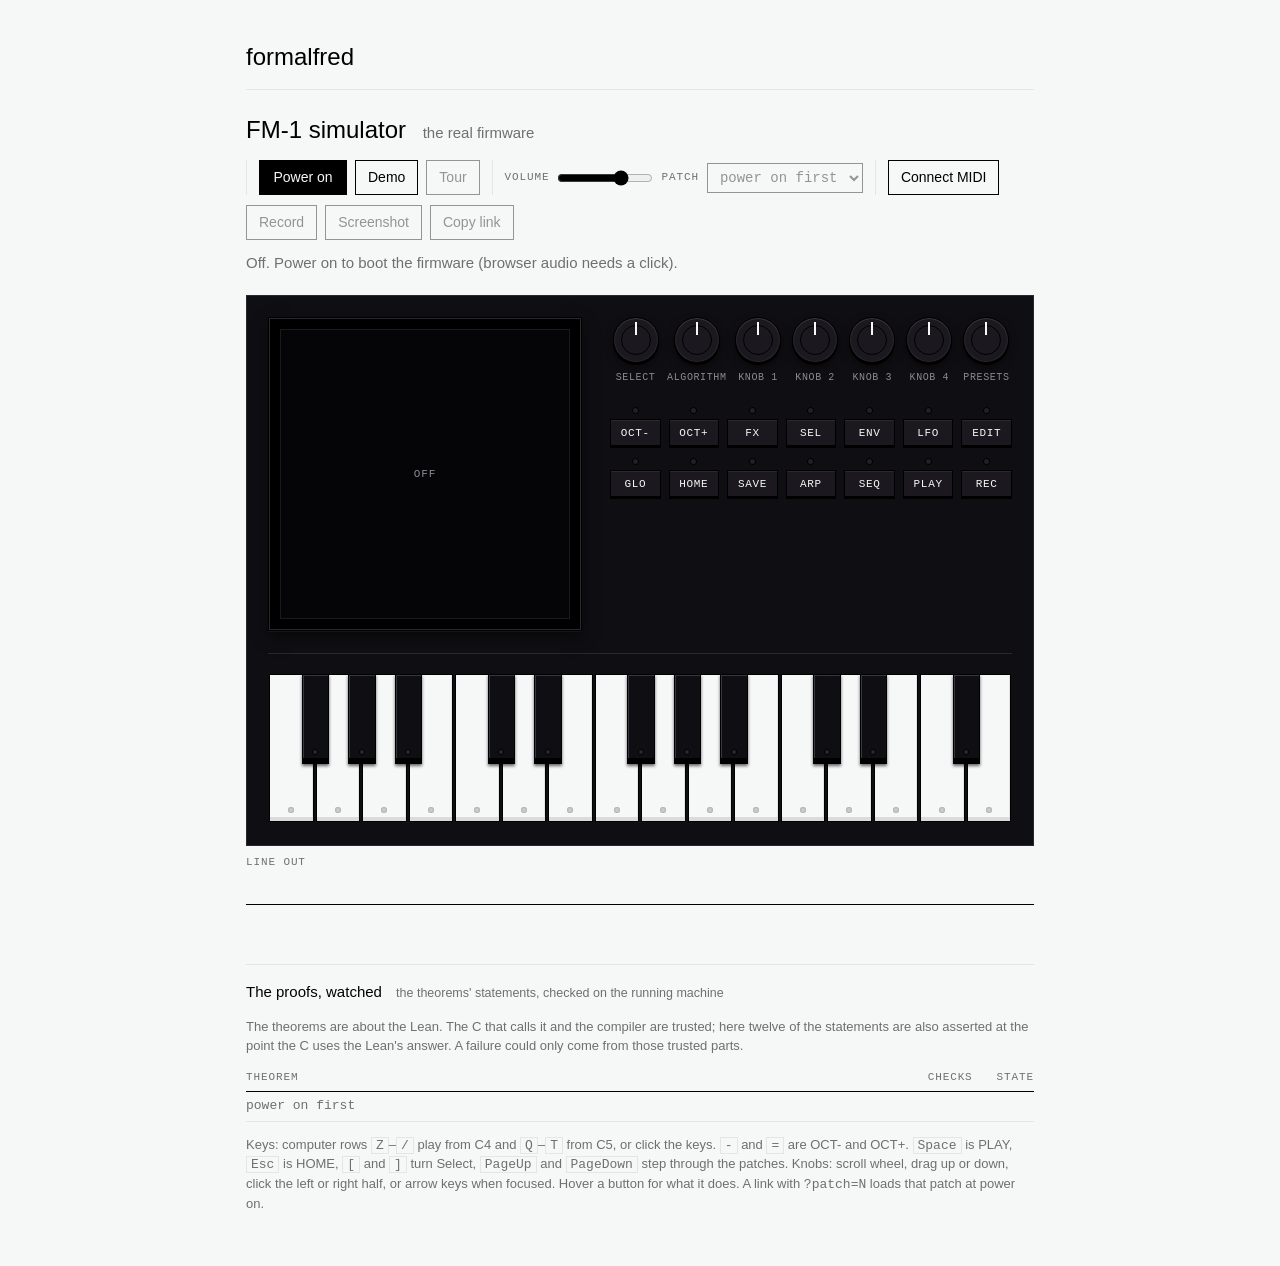
==== commit 068744d4: "Simulator: MIDI out over Web MIDI; Connect MIDI opens inputs and outputs, a port list, every lane an" ====
--- a/web/index.html
+++ b/web/index.html
@@ -27,7 +27,9 @@
           <select id="patch" disabled aria-label="Patch to load"><option>power on first</option></select></label>
       </div>
       <div class="group">
-        <button id="midi" type="button">Connect MIDI in</button>
+        <button id="midi" type="button">Connect MIDI</button>
+        <select id="midiout" hidden aria-label="MIDI output">
+          <option value="">none</option></select>
       </div>
       <div class="group">
         <button id="record" type="button" disabled title="Record what you hear to a file (WebM/Opus)">Record</button>
